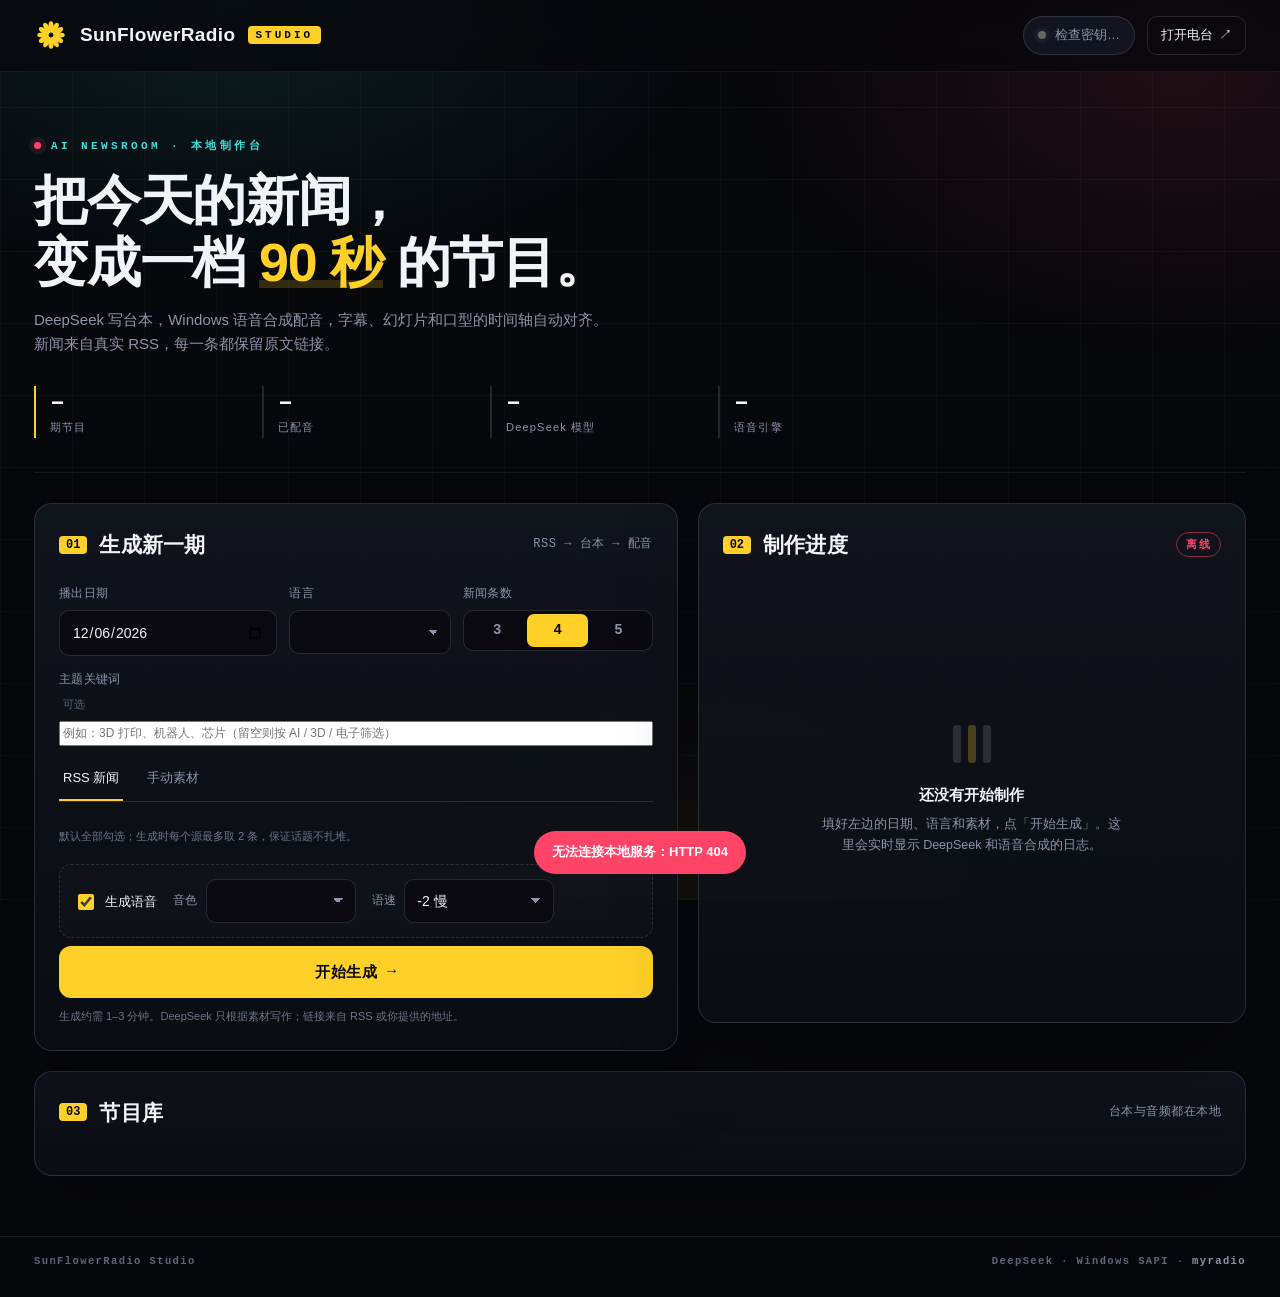
==== studio/index.html @ a4e863b3 "feat: SunFlowerRadio AI studio (DeepSeek scripts + local TTS + studio)" ====
<!doctype html>
<html lang="zh-CN">
<head>
<meta charset="utf-8">
<meta name="viewport" content="width=device-width,initial-scale=1">
<title>制作台 · SunFlowerRadio</title>
<link rel="icon" href="/logo.svg">
<link rel="stylesheet" href="studio.css">
</head>
<body>
<div class="bg" aria-hidden="true"></div>
<header class="top">
  <a class="brand" href="/" title="打开电台">
    <i class="mark" aria-hidden="true"></i>
    <b id="stationName">SunFlowerRadio</b>
    <em>STUDIO</em>
  </a>
  <div class="top-actions">
    <button id="keyPill" class="pill" type="button" title="DeepSeek 连接状态">
      <i class="dot"></i><span id="keyText">检查密钥…</span>
    </button>
    <a class="ghost" href="/" target="_blank" rel="noopener">打开电台 <span>↗</span></a>
  </div>
</header>

<main>
  <section class="hero">
    <div class="eyebrow"><span></span> AI NEWSROOM · 本地制作台</div>
    <h1>把今天的新闻，<br>变成一档 <mark>90 秒</mark> 的节目。</h1>
    <p class="lead">DeepSeek 写台本，Windows 语音合成配音，字幕、幻灯片和口型的时间轴自动对齐。<br>新闻来自真实 RSS，每一条都保留原文链接。</p>
    <div class="stats">
      <div><b id="statEpisodes">–</b><span>期节目</span></div>
      <div><b id="statVoiced">–</b><span>已配音</span></div>
      <div><b id="statModel">–</b><span>DeepSeek 模型</span></div>
      <div><b id="statTts">–</b><span>语音引擎</span></div>
    </div>
  </section>

  <div class="grid">
    <section class="card">
      <div class="card-hd">
        <span class="idx">01</span>
        <h2>生成新一期</h2>
        <span class="hint">RSS → 台本 → 配音</span>
      </div>

      <form id="genForm" autocomplete="off">
        <div class="row three">
          <label class="field">播出日期
            <input type="date" id="date" required>
          </label>
          <label class="field">语言
            <select id="lang"></select>
          </label>
          <div class="field">新闻条数
            <div class="seg" id="countSeg" role="group" aria-label="新闻条数">
              <button type="button" data-v="3">3</button>
              <button type="button" data-v="4" class="on">4</button>
              <button type="button" data-v="5">5</button>
            </div>
          </div>
        </div>

        <label class="field">主题关键词 <span class="opt">可选</span>
          <input id="topic" placeholder="例如：3D 打印、机器人、芯片（留空则按 AI / 3D / 电子筛选）">
        </label>

        <div class="tabs" role="tablist">
          <button type="button" class="on" data-mode="rss" role="tab">RSS 新闻</button>
          <button type="button" data-mode="manual" role="tab">手动素材</button>
        </div>

        <div id="rssPane">
          <div class="feed-grid" id="feeds"></div>
          <p class="fine">默认全部勾选；生成时每个源最多取 2 条，保证话题不扎堆。</p>
        </div>

        <div id="manualPane" hidden>
          <label class="field">文章链接（每行一个）
            <textarea id="sourceUrls" rows="3" placeholder="https://example.com/article&#10;https://example.com/another"></textarea>
          </label>
          <label class="field">补充材料 <span class="opt">可选</span>
            <textarea id="sourceText" rows="3" placeholder="可以粘贴背景资料、数字或想强调的角度"></textarea>
          </label>
        </div>

        <div class="voice-row">
          <label class="check"><input type="checkbox" id="voice" checked><span>生成语音</span></label>
          <label class="field inline">音色
            <select id="voiceName"></select>
          </label>
          <label class="field inline">语速
            <select id="rate">
              <option value="-2">-2 慢</option>
              <option value="0">0 标准</option>
              <option value="1">1</option>
              <option value="2">2</option>
              <option value="3">3</option>
              <option value="4">4 快</option>
            </select>
          </label>
        </div>

        <button class="primary" id="go" type="submit">开始生成 <span>→</span></button>
        <p class="fine">生成约需 1–3 分钟。DeepSeek 只根据素材写作；链接来自 RSS 或你提供的地址。</p>
      </form>
    </section>

    <section class="card jobcard">
      <div class="card-hd">
        <span class="idx">02</span>
        <h2>制作进度</h2>
        <span id="jobState" class="state idle">待机</span>
      </div>

      <div id="jobIdle" class="idlebox">
        <div class="reel"><i></i><i></i><i></i></div>
        <b>还没有开始制作</b>
        <p>填好左边的日期、语言和素材，点「开始生成」。这里会实时显示 DeepSeek 和语音合成的日志。</p>
      </div>

      <div id="jobLive" hidden>
        <div class="jobmeta"><span id="jobKind">生成节目</span><span id="jobElapsed">0.0s</span></div>
        <pre id="jobLog" class="console" tabindex="0" aria-live="polite"></pre>
      </div>

      <div id="jobResult" hidden></div>
    </section>
  </div>

  <section class="card eps-card">
    <div class="card-hd">
      <span class="idx">03</span>
      <h2>节目库</h2>
      <span class="hint">台本与音频都在本地</span>
    </div>
    <div id="episodes" class="episodes"></div>
  </section>
</main>

<footer>
  <span>SunFlowerRadio Studio</span>
  <span>DeepSeek · Windows SAPI · <a href="https://github.com/monoradio102/myradio" target="_blank" rel="noopener">myradio</a></span>
</footer>

<dialog id="keyDialog">
  <form method="dialog" id="keyForm">
    <div class="dlg-hd">
      <div><span class="eyebrow small">CONNECTION</span><h2>连接 DeepSeek</h2></div>
      <button class="close" id="keyClose" aria-label="关闭" type="button">×</button>
    </div>
    <p class="dlg-lead">DeepSeek 负责写台本。密钥只保存在本机的 <code>.env.local</code>（已在 .gitignore 中），不会发送到浏览器，也不会写进节目 JSON。</p>
    <div class="key-now">
      <span>当前状态</span>
      <b id="keyNow">未连接</b>
    </div>
    <label class="field">API Key
      <input id="keyInput" type="password" placeholder="sk-..." spellcheck="false">
    </label>
    <div class="dlg-actions">
      <button type="button" class="ghost" id="verifyKey">测试当前连接</button>
      <button type="submit" class="primary" id="saveKey">保存并测试</button>
    </div>
    <div class="dlg-note">
      <button type="button" class="linkbtn" id="deleteKey">删除本机保存的 key</button>
      <span>也可以在命令行设置 <code>DEEPSEEK_API_KEY</code> 环境变量。</span>
    </div>
    <p id="keyMsg" class="keymsg" role="status"></p>
  </form>
</dialog>

<div id="toast" role="status" aria-live="polite"></div>
<script src="studio.js"></script>
</body>
</html>
---- studio/studio.css ----
:root{
  --yellow:#ffd028; --red:#ff4468; --teal:#3fe0dc; --ink:#07080c; --cam:#161a26;
  --text:#f2f3f7; --muted:#8d93a8; --line:rgba(255,255,255,.12);
  --card:rgba(19,22,31,.88); --mono:"SF Mono",Menlo,Consolas,"Cascadia Code",monospace;
  --sans:"Microsoft YaHei UI","PingFang SC","Noto Sans SC","Hiragino Sans","Microsoft JhengHei",sans-serif;
}
*{box-sizing:border-box}
[hidden]{display:none!important}
html{-webkit-text-size-adjust:100%}
body{margin:0;background:var(--ink);color:var(--text);font-family:var(--sans);line-height:1.6}
a{color:inherit;text-decoration:none}
button,input,select,textarea{font:inherit;color:inherit}
::selection{background:var(--yellow);color:var(--ink)}
.bg{position:fixed;inset:0;z-index:-1;pointer-events:none;
  background:
    radial-gradient(60% 50% at 18% 0%,rgba(63,224,220,.10),transparent 65%),
    radial-gradient(50% 45% at 92% 8%,rgba(255,68,104,.10),transparent 70%),
    radial-gradient(40% 40% at 55% 100%,rgba(255,208,40,.06),transparent 70%),
    repeating-linear-gradient(0deg,rgba(255,255,255,.028) 0 1px,transparent 1px 72px),
    repeating-linear-gradient(90deg,rgba(255,255,255,.028) 0 1px,transparent 1px 72px);
}
.top{position:sticky;top:0;z-index:20;display:flex;align-items:center;justify-content:space-between;gap:18px;
  padding:16px 34px;background:rgba(7,8,12,.72);backdrop-filter:blur(16px);border-bottom:1px solid rgba(255,255,255,.06)}
.brand{display:flex;align-items:center;gap:12px;min-width:0}
.brand .mark{display:block;width:34px;height:30px;background:var(--yellow);
  -webkit-mask:url("/logo.svg") center/contain no-repeat;mask:url("/logo.svg") center/contain no-repeat;
  filter:drop-shadow(0 0 14px rgba(255,208,40,.25))}
.brand b{font-size:19px;letter-spacing:.4px;white-space:nowrap;overflow:hidden;text-overflow:ellipsis}
.brand em{font:700 11px var(--mono);letter-spacing:3px;color:var(--ink);background:var(--yellow);padding:3px 8px;border-radius:4px;font-style:normal}
.top-actions{display:flex;align-items:center;gap:12px}
.pill{display:flex;align-items:center;gap:9px;border:1px solid var(--line);background:rgba(22,26,38,.75);border-radius:999px;
  padding:8px 14px;cursor:pointer;font-size:13px;color:var(--muted);transition:border-color .2s,color .2s}
.pill:hover{border-color:var(--yellow);color:var(--text)}
.pill .dot{width:8px;height:8px;border-radius:50%;background:#666;box-shadow:0 0 0 4px rgba(255,255,255,.04)}
.pill.ok{color:var(--text);border-color:rgba(63,224,220,.35)}
.pill.ok .dot{background:var(--teal);box-shadow:0 0 0 4px rgba(63,224,220,.12)}
.pill.bad{border-color:rgba(255,68,104,.4)}
.pill.bad .dot{background:var(--red);box-shadow:0 0 0 4px rgba(255,68,104,.12)}
.ghost{display:inline-flex;align-items:center;gap:6px;border:1px solid var(--line);border-radius:10px;padding:8px 13px;
  background:transparent;color:var(--text);font-size:13px;cursor:pointer;transition:border-color .2s,background .2s}
.ghost:hover{border-color:var(--yellow);background:rgba(255,208,40,.06)}

main{max-width:1280px;margin:0 auto;padding:40px 34px 20px}
.hero{padding:26px 0 34px;border-bottom:1px solid rgba(255,255,255,.07);margin-bottom:30px}
.eyebrow{display:flex;align-items:center;gap:10px;font:700 11px var(--mono);letter-spacing:3.4px;color:var(--teal)}
.eyebrow span{width:7px;height:7px;background:var(--red);border-radius:50%;box-shadow:0 0 0 5px rgba(255,68,104,.12)}
.eyebrow.small{font-size:10px;letter-spacing:2.6px}
.hero h1{margin:16px 0 14px;font-size:clamp(32px,4.2vw,58px);line-height:1.16;letter-spacing:-1.2px;font-weight:800}
.hero h1 mark{background:none;color:var(--yellow);position:relative;white-space:nowrap}
.hero h1 mark::after{content:"";position:absolute;left:0;right:0;bottom:4px;height:8px;background:rgba(255,208,40,.18);z-index:-1}
.lead{color:var(--muted);font-size:15px;margin:0;max-width:780px}
.stats{display:grid;grid-template-columns:repeat(4,minmax(0,1fr));gap:12px;margin-top:30px;max-width:900px}
.stats>div{display:flex;flex-direction:column;gap:2px;border-left:2px solid var(--line);padding:2px 0 2px 14px}
.stats>div:first-child{border-left-color:var(--yellow)}
.stats b{font:800 25px var(--mono);letter-spacing:-.5px}
.stats span{font-size:11px;color:var(--muted);letter-spacing:1.2px}

.grid{display:grid;grid-template-columns:minmax(0,1.08fr) minmax(0,.92fr);gap:20px;align-items:start}
.card{background:linear-gradient(180deg,var(--card),rgba(12,14,20,.92));border:1px solid var(--line);border-radius:18px;
  padding:24px;box-shadow:0 30px 80px rgba(0,0,0,.25)}
.card-hd{display:flex;align-items:center;gap:12px;margin-bottom:22px}
.card-hd .idx{font:700 12px var(--mono);color:var(--ink);background:var(--yellow);border-radius:4px;padding:2px 7px}
.card-hd h2{font-size:21px;margin:0;font-weight:800;letter-spacing:.2px}
.card-hd .hint{margin-left:auto;font-size:12px;color:var(--muted);font-family:var(--mono);letter-spacing:.5px}
.card-hd .state{margin-left:auto;font:700 11px var(--mono);letter-spacing:1.4px;padding:4px 9px;border-radius:999px;border:1px solid var(--line);color:var(--muted)}
.state.running{color:var(--ink);background:var(--yellow);border-color:var(--yellow)}
.state.done{color:var(--teal);border-color:rgba(63,224,220,.5)}
.state.error{color:var(--red);border-color:rgba(255,68,104,.5)}

.field{display:flex;flex-direction:column;gap:7px;font-size:12px;color:var(--muted);letter-spacing:.3px;margin-bottom:14px}
.field .opt{color:#5f657a;font-size:11px;margin-left:4px}
.field.inline{flex-direction:row;align-items:center;gap:8px;margin-bottom:0}
input[type=date],input[type=text],input[type=password],select,textarea{
  width:100%;background:rgba(7,8,12,.62);border:1px solid var(--line);border-radius:10px;padding:10px 12px;color:var(--text);
  font-size:14px;outline:none;transition:border-color .2s,box-shadow .2s}
input:focus,select:focus,textarea:focus{border-color:rgba(255,208,40,.7);box-shadow:0 0 0 3px rgba(255,208,40,.10)}
textarea{resize:vertical;min-height:74px;line-height:1.55}
select{appearance:none;background-image:linear-gradient(45deg,transparent 50%,var(--muted) 50%),linear-gradient(135deg,var(--muted) 50%,transparent 50%);
  background-position:calc(100% - 17px) 50%,calc(100% - 12px) 50%;background-size:5px 5px;background-repeat:no-repeat;padding-right:30px}
.row.three{display:grid;grid-template-columns:1.15fr .85fr 1fr;gap:12px}
.seg{display:flex;background:rgba(7,8,12,.62);border:1px solid var(--line);border-radius:10px;padding:3px;height:41px}
.seg button{flex:1;border:0;background:transparent;color:var(--muted);border-radius:7px;cursor:pointer;font:700 14px var(--mono);transition:background .15s,color .15s}
.seg button.on{background:var(--yellow);color:var(--ink)}
.seg button:hover:not(.on){color:var(--text)}
.tabs{display:flex;gap:6px;border-bottom:1px solid var(--line);margin:4px 0 16px}
.tabs button{border:0;background:none;color:var(--muted);padding:8px 4px 10px;margin-right:14px;cursor:pointer;font-size:13px;border-bottom:2px solid transparent;transition:color .2s,border-color .2s}
.tabs button.on{color:var(--text);border-bottom-color:var(--yellow)}
.tabs button:hover{color:var(--text)}
.feed-grid{display:grid;grid-template-columns:repeat(2,minmax(0,1fr));gap:8px}
.feed{display:flex;align-items:flex-start;gap:9px;border:1px solid var(--line);border-radius:10px;padding:9px 11px;cursor:pointer;
  background:rgba(7,8,12,.4);transition:border-color .2s,background .2s;min-width:0}
.feed:hover{border-color:rgba(255,208,40,.45)}
.feed input{margin:3px 0 0;accent-color:var(--yellow);width:14px;height:14px;flex:none}
.feed .nm{display:flex;flex-direction:column;gap:1px;min-width:0}
.feed .nm b{font-size:12.5px;font-weight:700;white-space:nowrap;overflow:hidden;text-overflow:ellipsis}
.feed .nm span{font:600 9.5px var(--mono);letter-spacing:1px;color:var(--muted);text-transform:uppercase}
.voice-row{display:flex;align-items:flex-end;gap:16px;flex-wrap:wrap;margin:18px 0 6px;padding:14px;border:1px dashed var(--line);border-radius:12px;background:rgba(255,255,255,.015)}
.check{display:flex;align-items:center;gap:8px;font-size:13px;color:var(--text);cursor:pointer;user-select:none;padding-bottom:10px}
.check input{width:16px;height:16px;accent-color:var(--yellow)}
.voice-row .field{width:auto;min-width:150px;margin:0}
.voice-row .field.inline{white-space:nowrap;flex-wrap:nowrap}
.voice-row .field select{min-width:150px}
.primary{display:flex;align-items:center;justify-content:center;gap:10px;width:100%;border:0;border-radius:12px;background:var(--yellow);color:var(--ink);
  font-weight:800;font-size:15px;letter-spacing:.4px;padding:14px 18px;cursor:pointer;transition:transform .15s,filter .15s;margin-top:8px}
.primary:hover{filter:brightness(1.06);transform:translateY(-1px)}
.primary:active{transform:none}
.primary:disabled{opacity:.55;cursor:wait;transform:none}
.primary span{font-family:var(--mono)}
.fine{font-size:11px;color:#6d7389;line-height:1.6;margin:10px 0 0}
.fine code{font-family:var(--mono);color:var(--muted)}

.jobcard{min-height:520px;display:flex;flex-direction:column}
.idlebox{margin:auto;text-align:center;max-width:300px;color:var(--muted);padding:40px 0}
.idlebox b{display:block;color:var(--text);margin:20px 0 7px;font-size:15px}
.idlebox p{margin:0;font-size:12.5px;line-height:1.7}
.reel{display:flex;justify-content:center;gap:7px}
.reel i{width:8px;height:38px;border-radius:3px;background:var(--line);animation:reel 1.1s ease-in-out infinite}
.reel i:nth-child(2){animation-delay:.15s;background:rgba(255,208,40,.25)}
.reel i:nth-child(3){animation-delay:.3s}
@keyframes reel{50%{transform:scaleY(.45);background:rgba(255,208,40,.55)}}
.jobmeta{display:flex;justify-content:space-between;font:700 11px var(--mono);color:var(--muted);letter-spacing:1.2px;margin-bottom:8px}
.console{margin:0;flex:1;min-height:360px;max-height:520px;overflow:auto;background:#07080c;border:1px solid var(--line);border-radius:12px;
  padding:14px 16px;font:12px/1.75 var(--mono);color:#c9ccd8;white-space:pre-wrap;word-break:break-word}
.console::selection{background:var(--yellow);color:var(--ink)}
#jobResult{border:1px solid rgba(255,208,40,.35);border-radius:14px;padding:18px;background:rgba(255,208,40,.05);margin-top:14px}
#jobResult .rt{font:700 10px var(--mono);letter-spacing:2px;color:var(--yellow);margin-bottom:7px}
#jobResult h3{margin:0 0 8px;font-size:19px;line-height:1.45}
#jobResult .meta{display:flex;gap:16px;flex-wrap:wrap;font:600 11px var(--mono);color:var(--muted);letter-spacing:.8px;margin-bottom:14px}
#jobResult audio{width:100%;height:36px;margin:4px 0 14px}
#jobResult .acts{display:flex;gap:8px;flex-wrap:wrap}
#jobResult .acts a,#jobResult .acts button{border:1px solid var(--line);background:rgba(7,8,12,.5);border-radius:9px;padding:8px 12px;font-size:12px;cursor:pointer;color:var(--text)}
#jobResult .acts a:hover,#jobResult .acts button:hover{border-color:var(--yellow)}
.errbox{border:1px solid rgba(255,68,104,.4);background:rgba(255,68,104,.07);border-radius:12px;padding:14px 16px;color:#ffb3c0;font-size:13px;margin-top:14px;white-space:pre-wrap}

.eps-card{margin-top:20px}
.episodes{display:flex;flex-direction:column;gap:7px}
.ep{display:grid;grid-template-columns:96px 56px minmax(0,1fr) 78px 68px auto;align-items:center;gap:14px;
  border:1px solid var(--line);border-radius:12px;padding:11px 14px;background:rgba(7,8,12,.35);transition:border-color .2s,background .2s}
.ep:hover{border-color:rgba(255,208,40,.35);background:rgba(255,208,40,.025)}
.ep .date{font:700 13px var(--mono);color:var(--yellow);letter-spacing:.5px}
.ep .lng{font:700 10px var(--mono);letter-spacing:1.4px;color:var(--muted);border:1px solid var(--line);border-radius:4px;text-align:center;padding:2px 4px}
.ep .ttl{font-size:13.5px;font-weight:600;white-space:nowrap;overflow:hidden;text-overflow:ellipsis}
.ep .dur{font:600 12px var(--mono);color:var(--muted);text-align:right}
.ep .badge{font:700 9.5px var(--mono);letter-spacing:1px;text-align:center;border-radius:999px;padding:3px 6px;border:1px solid var(--line);color:var(--muted)}
.ep .badge.audio{color:var(--teal);border-color:rgba(63,224,220,.4);background:rgba(63,224,220,.06)}
.ep .badge.script{color:var(--yellow);border-color:rgba(255,208,40,.3)}
.ep .acts{display:flex;gap:6px;justify-content:flex-end}
.ep .acts a,.ep .acts button{border:1px solid var(--line);background:transparent;border-radius:7px;padding:5px 9px;font-size:11px;cursor:pointer;color:var(--muted);white-space:nowrap}
.ep .acts a:hover,.ep .acts button:hover{color:var(--text);border-color:var(--yellow)}
.ep .acts button:disabled{opacity:.4;cursor:wait}

footer{max-width:1280px;margin:40px auto 0;padding:18px 34px 30px;border-top:1px solid rgba(255,255,255,.07);
  display:flex;justify-content:space-between;gap:14px;font:600 10.5px var(--mono);letter-spacing:1.4px;color:#5f657a}
footer a{color:var(--muted)}
footer a:hover{color:var(--yellow)}

dialog{width:min(520px,calc(100vw - 32px));border:1px solid var(--line);border-radius:18px;padding:0;background:#11141d;color:var(--text);
  box-shadow:0 40px 120px rgba(0,0,0,.7)}
dialog::backdrop{background:rgba(3,4,7,.72);backdrop-filter:blur(4px)}
#keyForm{padding:26px}
.dlg-hd{display:flex;align-items:flex-start;justify-content:space-between;gap:12px;margin-bottom:12px}
.dlg-hd h2{margin:4px 0 0;font-size:24px}
.close{border:1px solid var(--line);background:transparent;color:var(--muted);width:32px;height:32px;border-radius:50%;cursor:pointer;font-size:18px;line-height:1}
.close:hover{color:var(--text);border-color:var(--yellow)}
.dlg-lead{font-size:12.5px;color:var(--muted);line-height:1.7;margin:0 0 16px}
.dlg-lead code,.dlg-note code{font-family:var(--mono);color:var(--yellow);font-size:11.5px}
.key-now{display:flex;justify-content:space-between;align-items:center;border:1px solid var(--line);border-radius:10px;padding:10px 12px;margin-bottom:16px;background:rgba(7,8,12,.45);font-size:12px}
.key-now span{color:var(--muted)}
.key-now b{font-family:var(--mono);font-size:12px;color:var(--teal);font-weight:600}
.dlg-actions{display:flex;gap:8px;justify-content:flex-end;margin-top:6px}
.dlg-actions .primary{width:auto;margin:0;padding:10px 16px;font-size:13px}
.dlg-note{display:flex;flex-direction:column;gap:5px;margin-top:14px;font-size:11px;color:#6d7389}
.linkbtn{align-self:flex-start;border:0;background:none;color:var(--muted);text-decoration:underline;padding:0;font-size:11px;cursor:pointer}
.linkbtn:hover{color:var(--red)}
.keymsg{min-height:18px;margin:10px 0 0;font-size:12px;color:var(--teal)}
.keymsg.bad{color:var(--red)}

#toast{position:fixed;left:50%;bottom:26px;transform:translate(-50%,20px);z-index:50;background:var(--yellow);color:var(--ink);
  font-weight:700;font-size:13px;padding:11px 18px;border-radius:999px;opacity:0;pointer-events:none;transition:opacity .2s,transform .2s;max-width:90vw}
#toast.show{opacity:1;transform:translate(-50%,0)}
#toast.err{background:var(--red);color:#fff}

@media(max-width:980px){
  .grid{grid-template-columns:1fr}
  .stats{grid-template-columns:repeat(2,minmax(0,1fr))}
  .hero h1{letter-spacing:-.6px}
  .top{padding:12px 18px}
  main{padding:24px 18px 10px}
  .ep{grid-template-columns:80px 48px minmax(0,1fr) auto;grid-template-areas:"d l t a" "d l b a"}
  .ep .date{grid-area:d}.ep .lng{grid-area:l}.ep .ttl{grid-area:t}.ep .dur{grid-area:b;text-align:left}.ep .badge{grid-area:b;margin-left:56px;justify-self:start}.ep .acts{grid-area:a;flex-direction:column}
}
@media(max-width:620px){
  .brand em{display:none}
  .top-actions .ghost{display:none}
  .row.three{grid-template-columns:1fr 1fr}
  .feed-grid{grid-template-columns:1fr}
  .stats{grid-template-columns:1fr 1fr}
  .card{padding:18px}
  .ep{grid-template-columns:1fr auto;grid-template-areas:"d a" "t a" "b a";gap:4px 10px}
  .ep .lng{display:none}
  footer{flex-direction:column}
}
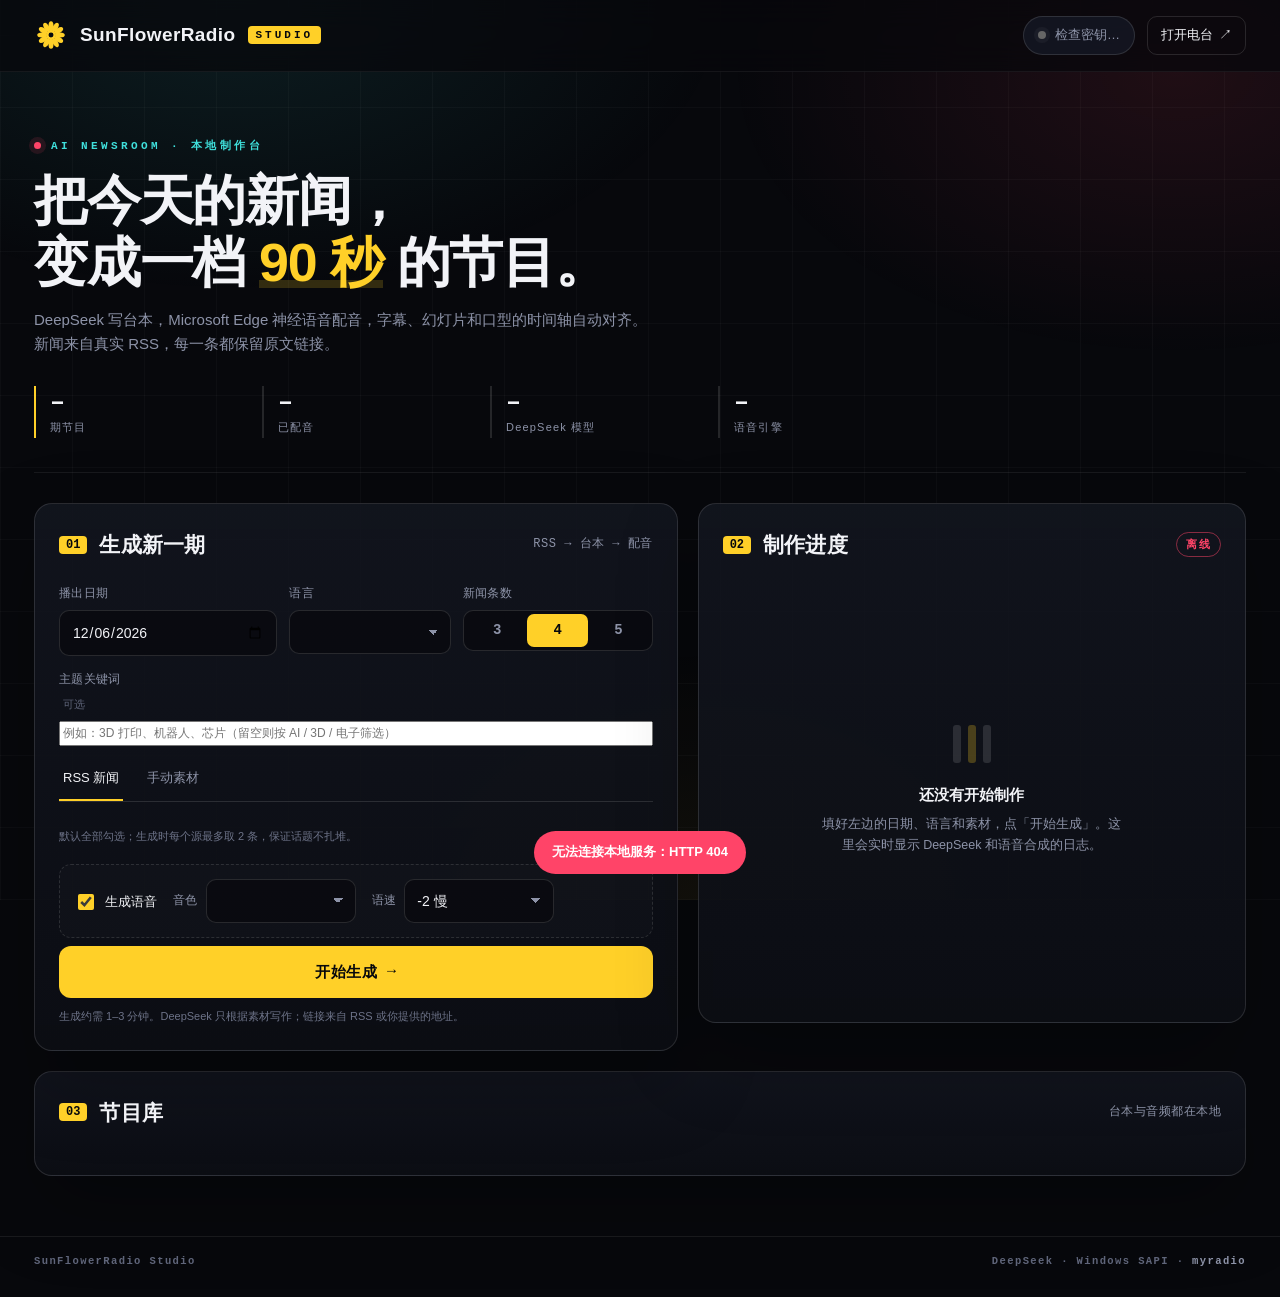
==== commit f4dd3b31: "feat: switch TTS to Microsoft Edge neural voices" ====
--- a/studio/index.html
+++ b/studio/index.html
@@ -27,7 +27,7 @@
   <section class="hero">
     <div class="eyebrow"><span></span> AI NEWSROOM · 本地制作台</div>
     <h1>把今天的新闻，<br>变成一档 <mark>90 秒</mark> 的节目。</h1>
-    <p class="lead">DeepSeek 写台本，Windows 语音合成配音，字幕、幻灯片和口型的时间轴自动对齐。<br>新闻来自真实 RSS，每一条都保留原文链接。</p>
+    <p class="lead">DeepSeek 写台本，Microsoft Edge 神经语音配音，字幕、幻灯片和口型的时间轴自动对齐。<br>新闻来自真实 RSS，每一条都保留原文链接。</p>
     <div class="stats">
       <div><b id="statEpisodes">–</b><span>期节目</span></div>
       <div><b id="statVoiced">–</b><span>已配音</span></div>
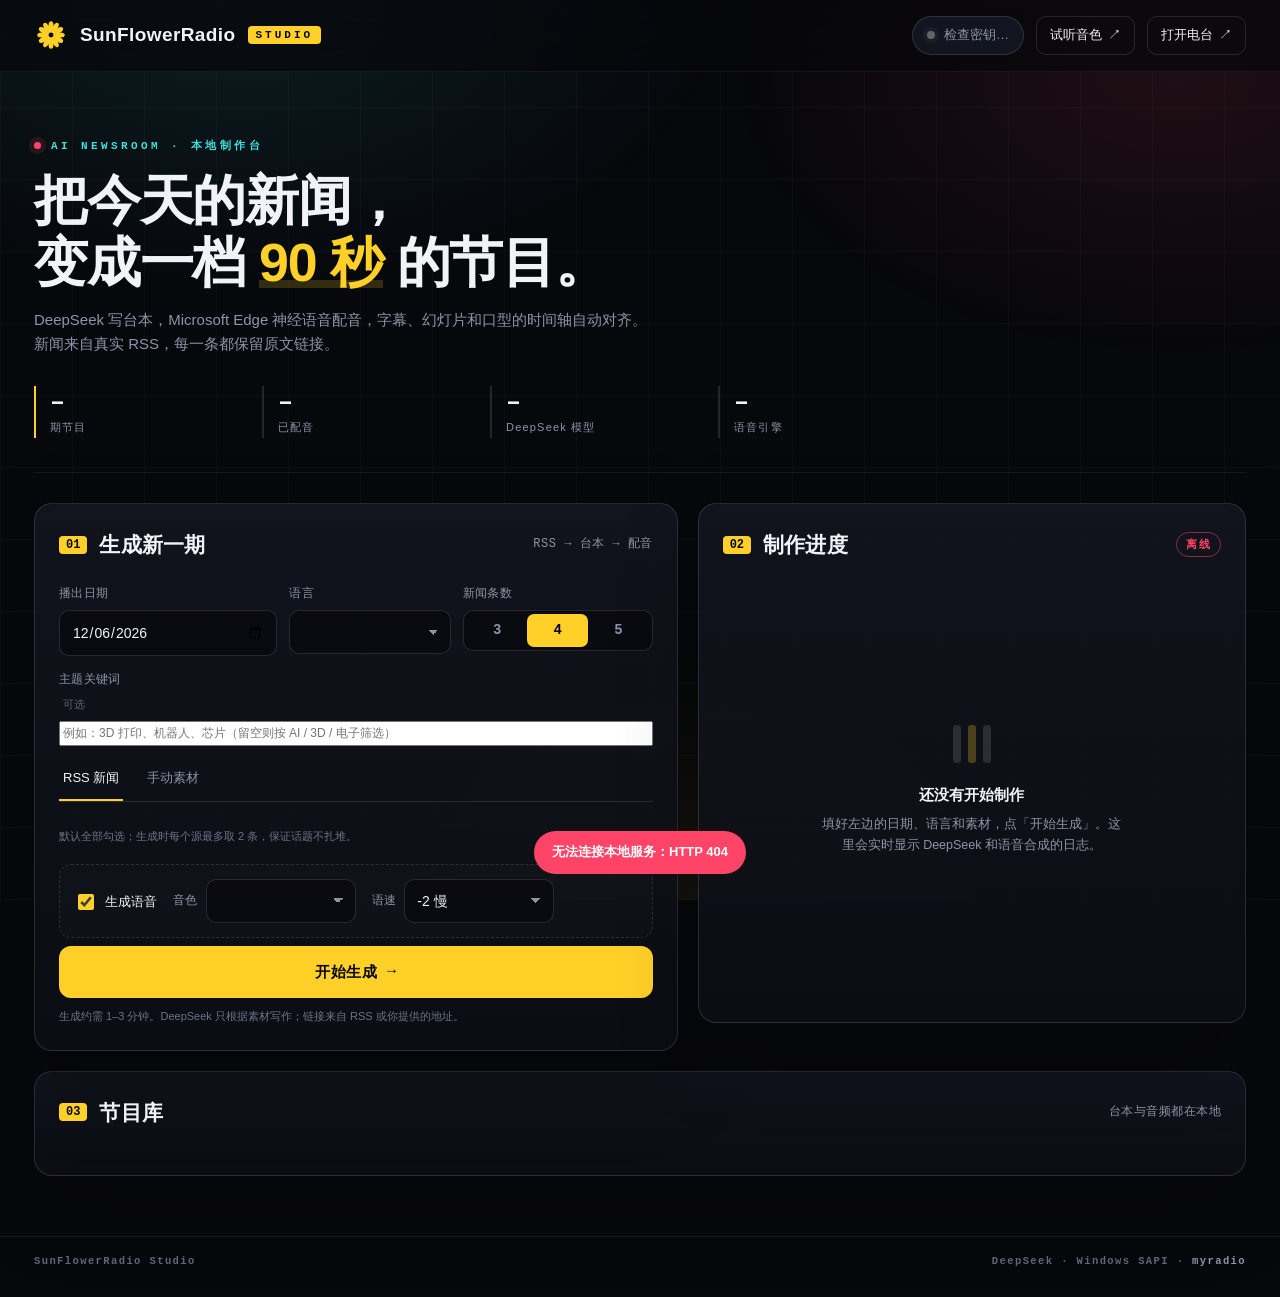
==== commit f61955f3: "feat: voice lab with all Edge voice samples" ====
--- a/studio/index.html
+++ b/studio/index.html
@@ -19,6 +19,7 @@
     <button id="keyPill" class="pill" type="button" title="DeepSeek 连接状态">
       <i class="dot"></i><span id="keyText">检查密钥…</span>
     </button>
+    <a class="ghost" href="/voices/" target="_blank" rel="noopener">试听音色 <span>↗</span></a>
     <a class="ghost" href="/" target="_blank" rel="noopener">打开电台 <span>↗</span></a>
   </div>
 </header>
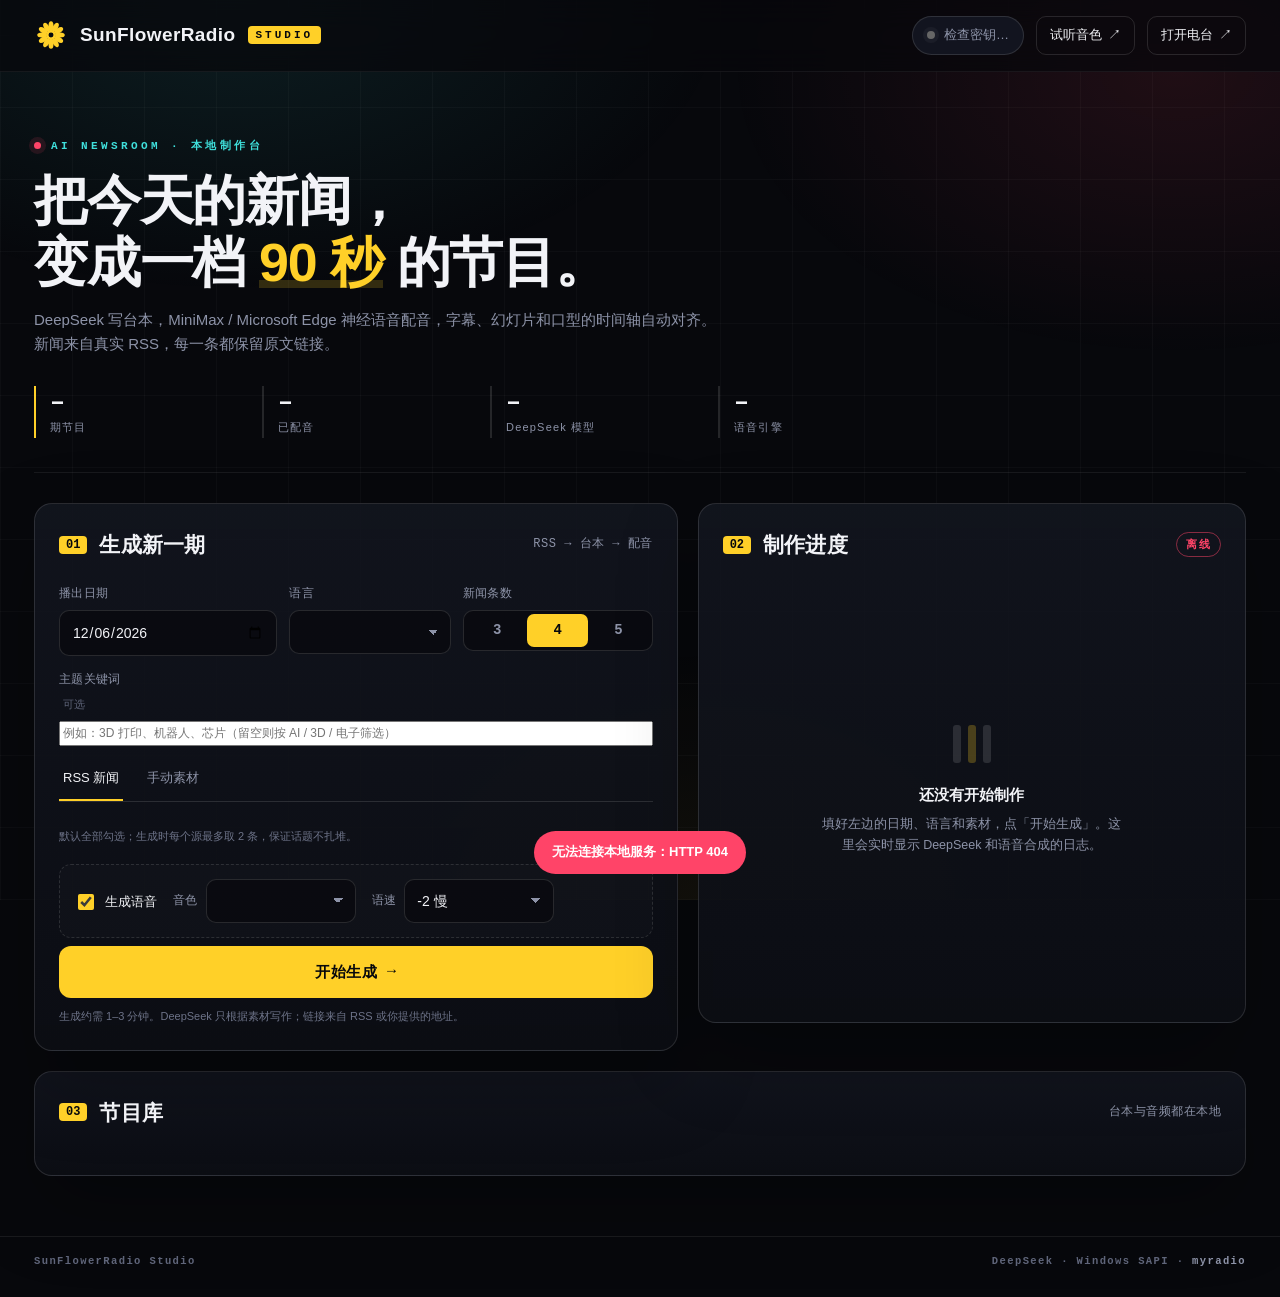
==== commit 616e4c49: "feat: MiniMax Chinese/Japanese voices, Edge English; rate-limit safe" ====
--- a/studio/index.html
+++ b/studio/index.html
@@ -28,7 +28,7 @@
   <section class="hero">
     <div class="eyebrow"><span></span> AI NEWSROOM · 本地制作台</div>
     <h1>把今天的新闻，<br>变成一档 <mark>90 秒</mark> 的节目。</h1>
-    <p class="lead">DeepSeek 写台本，Microsoft Edge 神经语音配音，字幕、幻灯片和口型的时间轴自动对齐。<br>新闻来自真实 RSS，每一条都保留原文链接。</p>
+    <p class="lead">DeepSeek 写台本，MiniMax / Microsoft Edge 神经语音配音，字幕、幻灯片和口型的时间轴自动对齐。<br>新闻来自真实 RSS，每一条都保留原文链接。</p>
     <div class="stats">
       <div><b id="statEpisodes">–</b><span>期节目</span></div>
       <div><b id="statVoiced">–</b><span>已配音</span></div>
